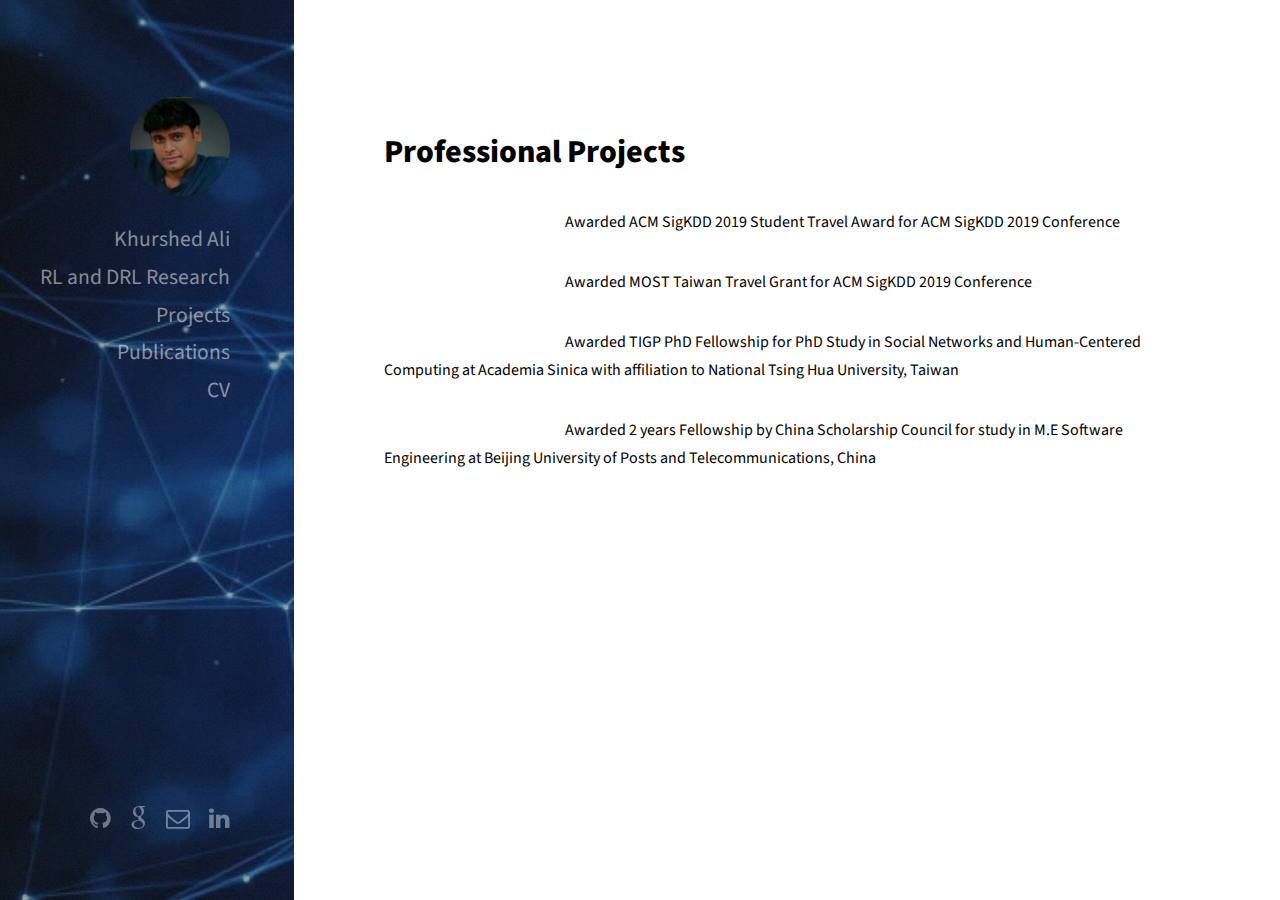
==== achievements.html @ e903e228 "Add files via upload" ====
<!DOCTYPE HTML>
<html>
    <head>
        <script src="//code.jquery.com/jquery-1.11.1.min.js"></script>
        <meta http-equiv="content-type" content="text/html; charset=utf-8" />

        <script type="text/javascript">

            $( document ).ready(function() {
                $("#header").load("html/left_bar.html");
                $("#footer").load("html/footer.html");
                $("#script").load("html/ref.html");
            });

        </script>
    
        <!-- Script -->
        <div id='script'></div>  
    </head>
    <body id="top" style="visibility:hidden">

        <!-- Header -->
        <header id="header">
                
        </header>

        <!-- Main -->
            <div id="main">
                <section id="collection" >
                    <h1><b>Professional Projects</b></h1>
                    <!-- Application -->
                    <div class="row">
                        <article class="12u 12u$(12)">
                            <a href="#" class="image left w_size s_w_size"><img src="images/award.png" alt="" /></a>
                            <p>Awarded ACM SigKDD 2019 Student Travel Award for ACM SigKDD 2019 Conference</p>
                        </article>
                        <article class="12u 12u$(12)">
                            <a href="#" class="image left w_size s_w_size"><img src="images/award.png" alt="" /></a>
                            <p>Awarded MOST Taiwan Travel Grant for ACM SigKDD 2019 Conference</p>
                        </article>
                        <article class="12u 12u$(12)">
                            <a href="#" class="image left w_size s_w_size"><img src="images/award.png" alt="" /></a>
                            <p>Awarded TIGP PhD Fellowship for PhD Study in Social Networks and Human-Centered Computing at Academia Sinica with affiliation to National Tsing Hua University, Taiwan</p>
                        </article>
                        <article class="12u 12u$(12)">
                            <a href="#" class="image left w_size s_w_size"><img src="images/award.png" alt="" /></a>
                            <p>Awarded 2 years Fellowship by China Scholarship Council for study in M.E Software Engineering at Beijing University of Posts and Telecommunications, China</p>
                        </article>                      
                        
                    </div>
                    </br></br>                    
                </section>
            </div>
                
            
        <!-- Footer -->
            <footer id="footer">
                
            </footer>

    </body>
</html>
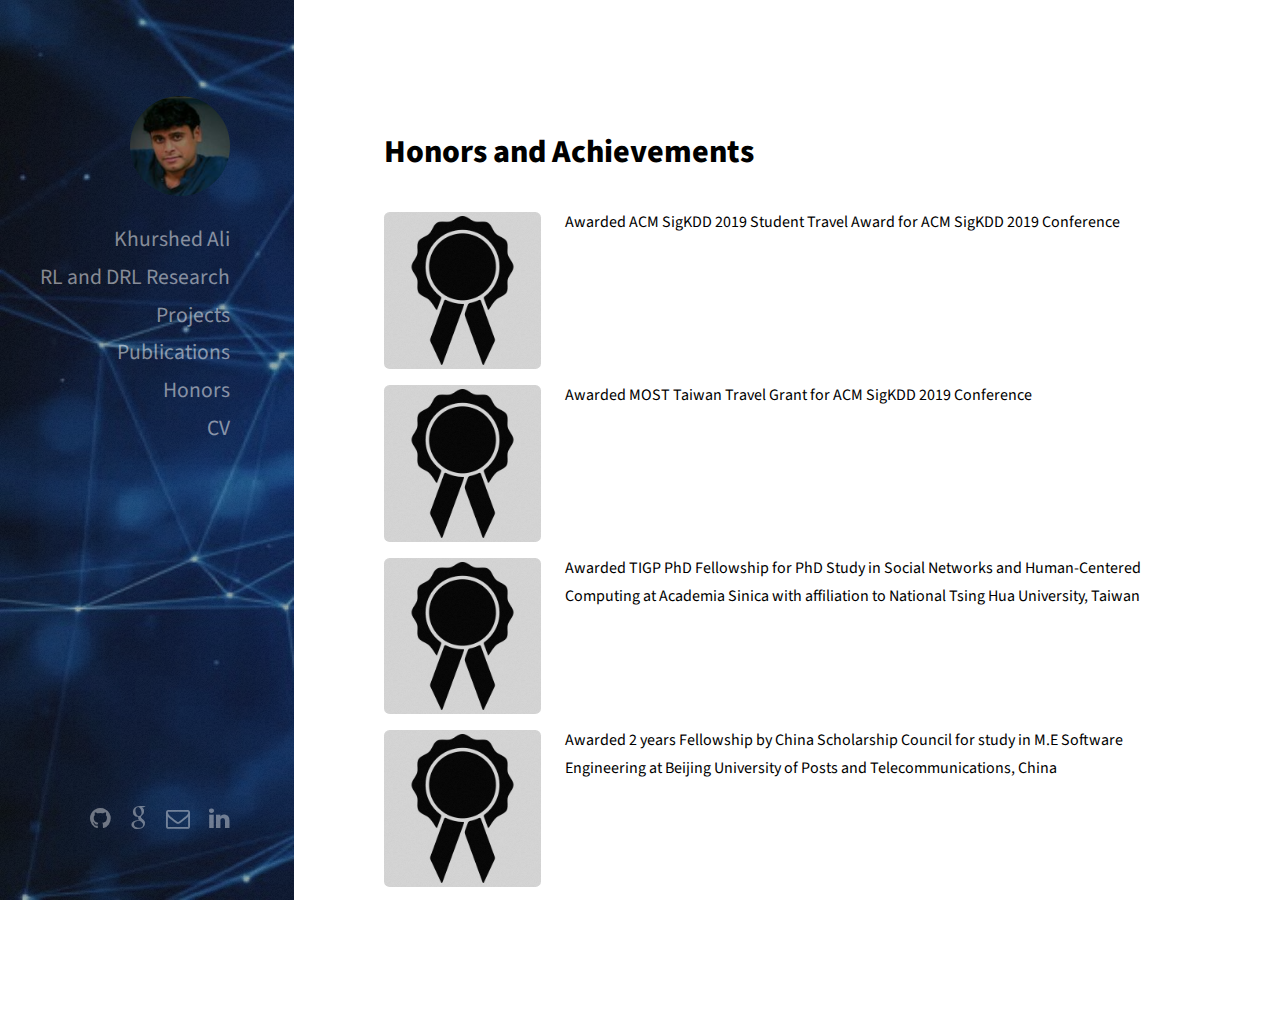
==== commit 6a15d48a: "Update achievements.html" ====
--- a/achievements.html
+++ b/achievements.html
@@ -27,7 +27,7 @@
         <!-- Main -->
             <div id="main">
                 <section id="collection" >
-                    <h1><b>Professional Projects</b></h1>
+                    <h1><b>Honors and Achievements</b></h1>
                     <!-- Application -->
                     <div class="row">
                         <article class="12u 12u$(12)">
